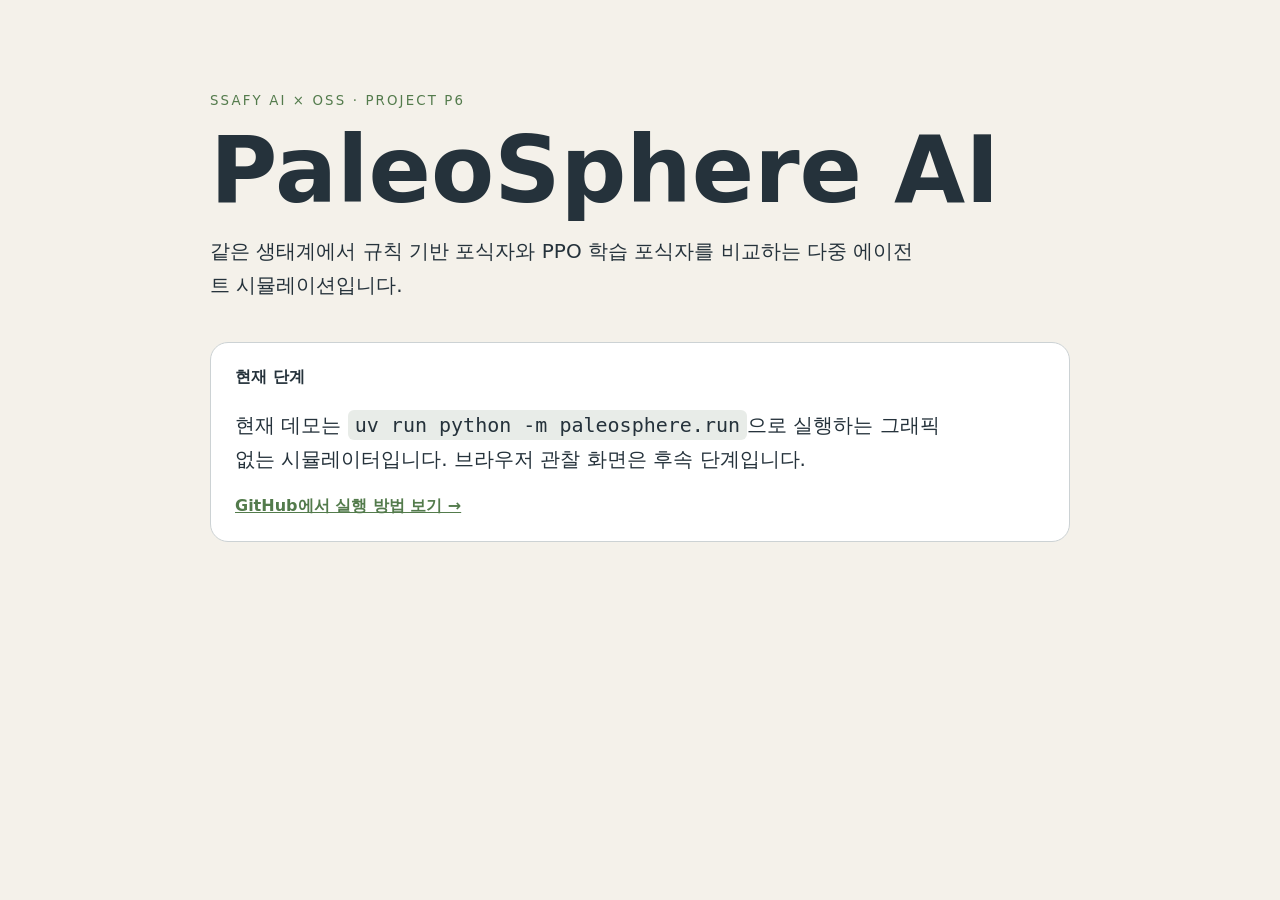
==== pages/index.html @ 86f51927 "ci: deploy project with GitHub Pages" ====
<!doctype html><html lang="ko"><head><meta charset="utf-8"><meta name="viewport" content="width=device-width,initial-scale=1"><title>PaleoSphere AI</title><style>body{margin:0;background:#f4f1ea;color:#25323b;font-family:system-ui,sans-serif}.wrap{max-width:860px;margin:auto;padding:10vh 28px}small{letter-spacing:.16em;color:#537b4c}h1{font-size:clamp(48px,9vw,92px);line-height:.95;margin:18px 0}p{font-size:20px;line-height:1.7;max-width:720px}.card{margin-top:40px;padding:24px;border:1px solid #ccd2d4;border-radius:18px;background:#fff}code{background:#e8ece8;padding:3px 7px;border-radius:6px}a{color:#537b4c;font-weight:700}</style></head><body><main class="wrap"><small>SSAFY AI × OSS · PROJECT P6</small><h1>PaleoSphere AI</h1><p>같은 생태계에서 규칙 기반 포식자와 PPO 학습 포식자를 비교하는 다중 에이전트 시뮬레이션입니다.</p><section class="card"><strong>현재 단계</strong><p>현재 데모는 <code>uv run python -m paleosphere.run</code>으로 실행하는 그래픽 없는 시뮬레이터입니다. 브라우저 관찰 화면은 후속 단계입니다.</p><a href="https://github.com/jngbnss/paleosphere-ai">GitHub에서 실행 방법 보기 →</a></section></main></body></html>
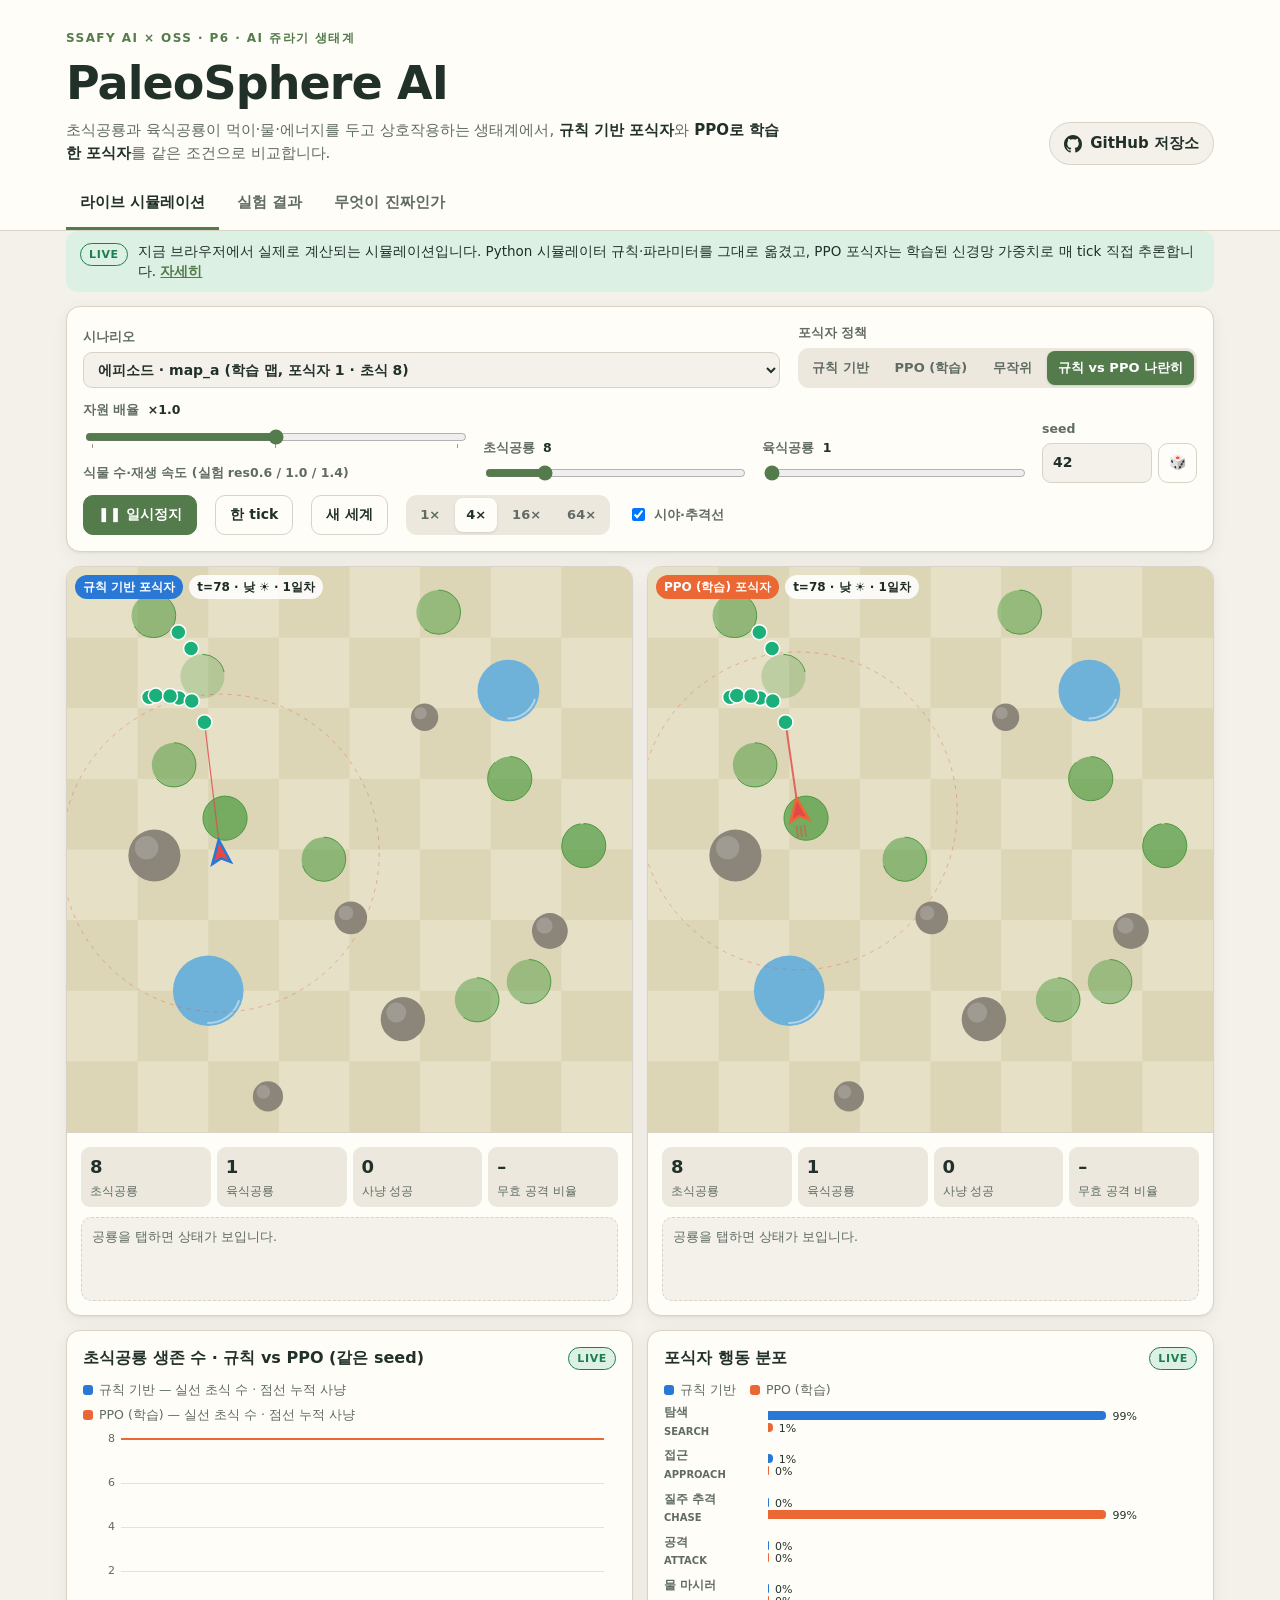
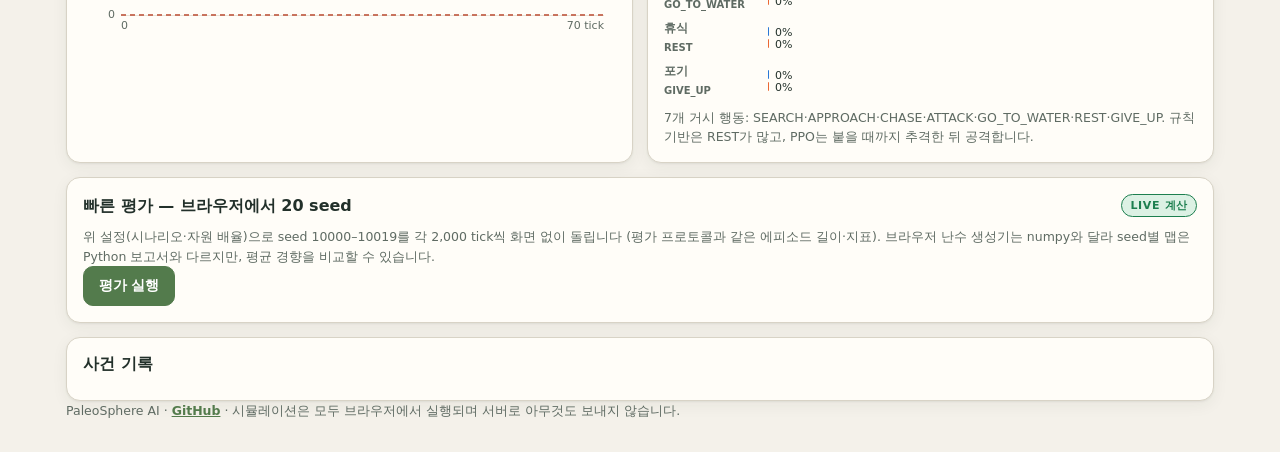
==== commit 5c520d8f: "feat(pages): playable browser demo of the ecosystem simulator Replace the "coming soon" Pages placeh" ====
--- a/pages/index.html
+++ b/pages/index.html
@@ -1,2 +1,268 @@
-<!doctype html><html lang="ko"><head><meta charset="utf-8"><meta name="viewport" content="width=device-width,initial-scale=1"><title>PaleoSphere AI</title><style>body{margin:0;background:#f4f1ea;color:#25323b;font-family:system-ui,sans-serif}.wrap{max-width:860px;margin:auto;padding:10vh 28px}small{letter-spacing:.16em;color:#537b4c}h1{font-size:clamp(48px,9vw,92px);line-height:.95;margin:18px 0}p{font-size:20px;line-height:1.7;max-width:720px}.card{margin-top:40px;padding:24px;border:1px solid #ccd2d4;border-radius:18px;background:#fff}code{background:#e8ece8;padding:3px 7px;border-radius:6px}a{color:#537b4c;font-weight:700}</style></head><body><main class="wrap"><small>SSAFY AI × OSS · PROJECT P6</small><h1>PaleoSphere AI</h1><p>같은 생태계에서 규칙 기반 포식자와 PPO 학습 포식자를 비교하는 다중 에이전트 시뮬레이션입니다.</p><section class="card"><strong>현재 단계</strong><p>현재 데모는 <code>uv run python -m paleosphere.run</code>으로 실행하는 그래픽 없는 시뮬레이터입니다. 브라우저 관찰 화면은 후속 단계입니다.</p><a href="https://github.com/jngbnss/paleosphere-ai">GitHub에서 실행 방법 보기 →</a></section></main></body></html>
-
+<!doctype html>
+<html lang="ko">
+<head>
+<meta charset="utf-8">
+<meta name="viewport" content="width=device-width,initial-scale=1">
+<title>PaleoSphere AI 데모</title>
+<meta name="description" content="규칙 기반 포식자와 PPO 학습 포식자를 같은 생태계에서 비교하는 다중 에이전트 시뮬레이션 — 브라우저에서 바로 실행">
+<link rel="icon" href="data:image/svg+xml,%3Csvg xmlns='http://www.w3.org/2000/svg' viewBox='0 0 32 32'%3E%3Crect width='32' height='32' rx='8' fill='%23537b4c'/%3E%3Cpath d='M8 22c3-8 9-12 16-12-2 3-2 6 0 10-5-2-10 0-16 2z' fill='%23f4f1ea'/%3E%3C/svg%3E">
+<link rel="stylesheet" href="app.css">
+</head>
+<body>
+<header class="top">
+  <div class="wrap top-inner">
+    <div class="brand">
+      <span class="kicker">SSAFY AI × OSS · P6 · AI 쥬라기 생태계</span>
+      <h1>PaleoSphere AI</h1>
+      <p class="lede">초식공룡과 육식공룡이 먹이·물·에너지를 두고 상호작용하는 생태계에서, <b>규칙 기반 포식자</b>와 <b>PPO로 학습한 포식자</b>를 같은 조건으로 비교합니다.</p>
+    </div>
+    <a class="gh" href="https://github.com/jngbnss/paleosphere-ai" target="_blank" rel="noopener">
+      <svg viewBox="0 0 16 16" width="18" height="18" aria-hidden="true"><path fill="currentColor" d="M8 0C3.58 0 0 3.58 0 8c0 3.54 2.29 6.53 5.47 7.59.4.07.55-.17.55-.38 0-.19-.01-.82-.01-1.49-2.01.37-2.53-.49-2.69-.94-.09-.23-.48-.94-.82-1.13-.28-.15-.68-.52-.01-.53.63-.01 1.08.58 1.23.82.72 1.21 1.87.87 2.33.66.07-.52.28-.87.51-1.07-1.78-.2-3.64-.89-3.64-3.95 0-.87.31-1.59.82-2.15-.08-.2-.36-1.02.08-2.12 0 0 .67-.21 2.2.82.64-.18 1.32-.27 2-.27.68 0 1.36.09 2 .27 1.53-1.04 2.2-.82 2.2-.82.44 1.1.16 1.92.08 2.12.51.56.82 1.27.82 2.15 0 3.07-1.87 3.75-3.65 3.95.29.25.54.73.54 1.48 0 1.07-.01 1.93-.01 2.2 0 .21.15.46.55.38A8.013 8.013 0 0016 8c0-4.42-3.58-8-8-8z"/></svg>
+      GitHub 저장소
+    </a>
+  </div>
+  <nav class="wrap tabs" role="tablist">
+    <button role="tab" class="tab" aria-selected="true" data-tab="live">라이브 시뮬레이션</button>
+    <button role="tab" class="tab" aria-selected="false" data-tab="results">실험 결과</button>
+    <button role="tab" class="tab" aria-selected="false" data-tab="about">무엇이 진짜인가</button>
+  </nav>
+</header>
+
+<main class="wrap">
+<!-- ============================================================ LIVE -->
+<section id="tab-live" class="panel" role="tabpanel">
+  <div class="note live-note">
+    <span class="pill pill-live">LIVE</span>
+    <span>지금 브라우저에서 실제로 계산되는 시뮬레이션입니다. Python 시뮬레이터 규칙·파라미터를 그대로 옮겼고, PPO 포식자는 학습된 신경망 가중치로 매 tick 직접 추론합니다. <a href="#" data-goto="about">자세히</a></span>
+  </div>
+
+  <div class="controls card">
+    <div class="ctrl-row">
+      <label class="field">
+        <span>시나리오</span>
+        <select id="scenario">
+          <option value="map_a">에피소드 · map_a (학습 맵, 포식자 1 · 초식 8)</option>
+          <option value="map_b">에피소드 · map_b (처음 보는 맵, 물 이동 · 식물 −40%)</option>
+          <option value="ecosystem">번식 생태계 · ecosystem (번식·노화, 20,000 tick)</option>
+        </select>
+      </label>
+      <div class="field">
+        <span>포식자 정책</span>
+        <div class="seg" id="policySeg" role="radiogroup">
+          <button data-policy="rule" aria-pressed="true">규칙 기반</button>
+          <button data-policy="ppo" aria-pressed="false">PPO (학습)</button>
+          <button data-policy="random" aria-pressed="false">무작위</button>
+          <button data-policy="compare" aria-pressed="false" class="seg-strong">규칙 vs PPO 나란히</button>
+        </div>
+      </div>
+    </div>
+    <div class="ctrl-row sliders">
+      <label class="field slider">
+        <span>자원 배율 <output id="resOut">×1.0</output></span>
+        <input id="res" type="range" min="0.6" max="1.4" step="0.1" value="1.0" list="resTicks">
+        <datalist id="resTicks"><option value="0.6"></option><option value="1.0"></option><option value="1.4"></option></datalist>
+        <small class="hint">식물 수·재생 속도 (실험 res0.6 / 1.0 / 1.4)</small>
+      </label>
+      <label class="field slider">
+        <span>초식공룡 <output id="herbOut">8</output></span>
+        <input id="herb" type="range" min="2" max="30" step="1" value="8">
+      </label>
+      <label class="field slider">
+        <span>육식공룡 <output id="predOut">1</output></span>
+        <input id="pred" type="range" min="1" max="4" step="1" value="1">
+      </label>
+      <label class="field seed">
+        <span>seed</span>
+        <div class="seed-row">
+          <input id="seed" type="number" min="0" max="999999" value="42" inputmode="numeric">
+          <button id="dice" class="btn ghost" title="무작위 seed" aria-label="무작위 seed">🎲</button>
+        </div>
+      </label>
+    </div>
+    <div class="ctrl-row play">
+      <button id="play" class="btn primary">▶ 재생</button>
+      <button id="stepBtn" class="btn">한 tick</button>
+      <button id="reset" class="btn">새 세계</button>
+      <div class="seg" id="speedSeg" aria-label="속도">
+        <button data-speed="1" aria-pressed="false">1×</button>
+        <button data-speed="4" aria-pressed="true">4×</button>
+        <button data-speed="16" aria-pressed="false">16×</button>
+        <button data-speed="64" aria-pressed="false">64×</button>
+      </div>
+      <label class="check"><input id="showVision" type="checkbox" checked> 시야·추격선</label>
+    </div>
+  </div>
+
+  <div id="worlds" class="worlds"></div>
+
+  <div class="grid2">
+    <div class="card">
+      <div class="card-head">
+        <h3 id="popTitle">개체수 (실시간)</h3>
+        <span class="pill pill-live">LIVE</span>
+      </div>
+      <div class="legend" id="popLegend"></div>
+      <div class="chart" id="popChart"></div>
+    </div>
+    <div class="card">
+      <div class="card-head">
+        <h3>포식자 행동 분포</h3>
+        <span class="pill pill-live">LIVE</span>
+      </div>
+      <div id="actionBars"></div>
+      <p class="hint">7개 거시 행동: SEARCH·APPROACH·CHASE·ATTACK·GO_TO_WATER·REST·GIVE_UP. 규칙 기반은 REST가 많고, PPO는 붙을 때까지 추격한 뒤 공격합니다.</p>
+    </div>
+  </div>
+
+  <div class="card">
+    <div class="card-head">
+      <h3>빠른 평가 — 브라우저에서 20 seed</h3>
+      <span class="pill pill-live">LIVE 계산</span>
+    </div>
+    <p class="hint">위 설정(시나리오·자원 배율)으로 seed 10000–10019를 각 2,000 tick씩 화면 없이 돌립니다 (평가 프로토콜과 같은 에피소드 길이·지표). 브라우저 난수 생성기는 numpy와 달라 seed별 맵은 Python 보고서와 다르지만, 평균 경향을 비교할 수 있습니다.</p>
+    <div class="ctrl-row"><button id="evalBtn" class="btn primary">평가 실행</button><span id="evalStatus" class="hint"></span></div>
+    <div id="evalOut"></div>
+  </div>
+
+  <div class="card">
+    <div class="card-head"><h3>사건 기록</h3></div>
+    <ol id="log" class="log"></ol>
+  </div>
+</section>
+
+<!-- ============================================================ RESULTS -->
+<section id="tab-results" class="panel" role="tabpanel" hidden>
+  <div class="note rec-note">
+    <span class="pill pill-rec">기록</span>
+    <span>이 탭의 숫자는 저장소 <code>analytics/reports/exp001–exp004</code>의 CSV를 그대로 옮긴 <b>기록된 결과</b>입니다 (Python 시뮬레이터, 각 20 seed). 브라우저에서 다시 계산하지 않습니다. <a href="https://github.com/jngbnss/paleosphere-ai/tree/main/analytics/reports" target="_blank" rel="noopener">원본 CSV</a> · <a href="data/results.json">변환된 JSON</a></span>
+  </div>
+
+  <div class="kpis" id="kpis"></div>
+
+  <div class="card">
+    <div class="card-head">
+      <h3>Exp 001–003 · 정책별 사냥 수와 포식자 사망률</h3>
+      <span class="pill pill-rec">기록</span>
+    </div>
+    <div class="ctrl-row">
+      <div class="seg" id="setSeg">
+        <button data-set="seen" aria-pressed="true">학습 맵 (처음 보는 seed)</button>
+        <button data-set="unseen" aria-pressed="false">처음 보는 맵 map_b</button>
+        <button data-set="res0.6" aria-pressed="false">식물 ×0.6</button>
+        <button data-set="res1.4" aria-pressed="false">식물 ×1.4</button>
+      </div>
+    </div>
+    <div class="grid2 tight">
+      <div><h4>에피소드당 사냥 수 (평균, 2,000 tick)</h4><div class="chart" id="killsChart"></div></div>
+      <div><h4>포식자 사망률</h4><div class="chart" id="deathChart"></div></div>
+    </div>
+    <p class="hint">막대 = 학습 seed 3개(s0·s1·s2)의 평균, 가는 선 = seed 간 최소–최대. Rule·Random은 정책이 하나라 선이 없습니다.</p>
+    <details class="table-view"><summary>표로 보기</summary><div id="expTable"></div></details>
+  </div>
+
+  <div class="story">
+    <article class="card step">
+      <span class="step-n">001</span>
+      <h4>보상 v0 — PPO가 "가만히 굶어 죽기"를 배움</h4>
+      <p>사냥 0회, 사망률 95–100%. 행동의 80%가 GIVE_UP·REST. 보상 총점은 올랐지만 실제 행동은 퇴화 — reward hacking 탐지기가 <code>idle_forever</code>로 잡음.</p>
+    </article>
+    <article class="card step">
+      <span class="step-n">002</span>
+      <h4>보상 v1 + 행동 복제 + 커리큘럼 — 사냥은 2.4–3.1배</h4>
+      <p>규칙 기반을 모방(정확도 98%)한 뒤 PPO로 개선. 무효 공격 0.56 → 0.01–0.11. 그러나 물을 마시지 않아 <b>탈수 사망 65–100%</b> (<code>dehydration_neglect</code>).</p>
+    </article>
+    <article class="card step">
+      <span class="step-n">003</span>
+      <h4>보상 v2 (갈증 비례 비용) — 사냥 유지, 탈수 해결</h4>
+      <p>사망률 0.05–0.25로 감소, 사냥은 규칙 대비 2.1–3.4배. 처음 보는 맵·자원 ±40%에서도 유지. 다만 규칙 기반(사망률 0)이 여전히 가장 안정적 — 트레이드오프.</p>
+    </article>
+  </div>
+
+  <div class="card">
+    <div class="card-head">
+      <h3>Reward hacking 탐지 (플래그된 에피소드 비율)</h3>
+      <span class="pill pill-rec">기록</span>
+    </div>
+    <div id="hackTable"></div>
+  </div>
+
+  <div class="card">
+    <div class="card-head">
+      <h3>Exp 004 · 번식 생태계 개체수 (40 seed × 20,000 tick)</h3>
+      <span class="pill pill-rec">기록</span>
+    </div>
+    <div class="legend" id="ecoLegend"></div>
+    <div class="chart tall" id="ecoChart"></div>
+    <p class="hint" id="ecoNote"></p>
+  </div>
+
+  <div class="grid2">
+    <div class="card">
+      <div class="card-head">
+        <h3>Exp 004 · 개체수 예측 오차 (MAE)</h3>
+        <span class="pill pill-rec">기록</span>
+      </div>
+      <div class="ctrl-row">
+        <div class="seg" id="fcSeg">
+          <button data-h="500" aria-pressed="true">500 tick 뒤</button>
+          <button data-h="2000" aria-pressed="false">2,000 tick 뒤</button>
+        </div>
+      </div>
+      <div class="chart" id="fcChart"></div>
+      <p class="hint">최근 1,000 tick 이력으로 미래 초식공룡 수 예측. 테스트 seed 30–39 (학습과 분리). 낮을수록 좋음.</p>
+    </div>
+    <div class="card">
+      <div class="card-head">
+        <h3>Exp 004 · 예시 seed 개체수</h3>
+        <span class="pill pill-rec">기록</span>
+      </div>
+      <div class="ctrl-row"><div class="seg" id="exSeg"></div></div>
+      <div class="chart" id="exChart"></div>
+    </div>
+  </div>
+</section>
+
+<!-- ============================================================ ABOUT -->
+<section id="tab-about" class="panel" role="tabpanel" hidden>
+  <div class="card prose">
+    <h3>이 페이지에서 무엇이 실시간이고 무엇이 기록인가</h3>
+    <table class="truth">
+      <thead><tr><th>부분</th><th>종류</th><th>설명</th></tr></thead>
+      <tbody>
+        <tr><td>월드·대사·전투·번식 규칙</td><td><span class="pill pill-live">LIVE</span></td><td><code>simulator/paleosphere</code>(world.py · metabolism.py · attack.py · mapgen.py)를 JS로 옮긴 <code>sim.js</code>. tick 순서·파라미터(<code>configs/world/*.yaml</code>) 동일.</td></tr>
+        <tr><td>규칙 기반 초식·육식 정책</td><td><span class="pill pill-live">LIVE</span></td><td><code>policies/rule_based.py</code> + <code>configs/policies/rule_based.yaml</code> 그대로.</td></tr>
+        <tr><td>PPO 포식자</td><td><span class="pill pill-live">LIVE 추론</span></td><td id="ppoProvenance">26차원 관찰 → MLP [64, 64] tanh → 7개 행동 logit → argmax. 가중치는 <code>data/ppo-v2.policy.json</code>.</td></tr>
+        <tr><td>난수</td><td><span class="pill pill-diff">차이</span></td><td>Python은 numpy PCG64, 브라우저는 mulberry32. 그래서 <b>같은 seed라도 맵이 Python과 다릅니다</b>. 규칙 이식 검증은 같은 난수열을 Python World에 주입해 6개 시나리오(번식 생태계 6,000 tick 포함)에서 모든 개체의 위치·상태·행동이 tick 단위로 일치함을 확인했습니다 (<code>scripts/web-demo/parity_*.{py,js}</code>).</td></tr>
+        <tr><td>"실험 결과" 탭</td><td><span class="pill pill-rec">기록</span></td><td><code>analytics/reports/exp001–exp004</code> CSV를 변환한 값. 브라우저에서 재계산하지 않음.</td></tr>
+        <tr><td>"빠른 평가"</td><td><span class="pill pill-live">LIVE 계산</span></td><td>브라우저에서 20 seed를 실제로 돌린 값. 난수가 달라 기록 수치와 정확히 같지는 않음.</td></tr>
+        <tr><td>초식 PPO(herd-v1)·3D 뷰어·개체수 예측 모델</td><td><span class="pill pill-off">미포함</span></td><td>이 데모에는 없음. 저장소의 Godot 뷰어·FastAPI 서버·<code>training/</code>에서 실행.</td></tr>
+      </tbody>
+    </table>
+    <h3>규칙 요약</h3>
+    <ul>
+      <li>64×64 연속 2D 맵, 물 2곳·바위 6개·식물 패치 10개(재생). 낮/밤 400 tick 주기, 밤에는 시야 ×0.6.</li>
+      <li>배고픔·갈증은 매 tick 증가, 100에 닿으면 체력 감소. 질주는 에너지·갈증을 더 쓰고, 에너지 0이면 탈진 피해.</li>
+      <li>공격: 사거리 1.8, 쿨다운 6 tick, 명중률 걷는 상대 75% · 질주하는 상대 45%, 2회 명중이면 사냥 성공.</li>
+      <li>초식(규칙): 포식자가 8m 안이면 도주 → 갈증 → 배고픔 → 휴식 → 무리 주변 배회.</li>
+      <li>번식 생태계: 성체가 배부르고 건강하면 확률적으로 새끼 1마리 (초식 상한 50 · 포식자 상한 4), 노화 사망.</li>
+    </ul>
+    <h3>직접 실행</h3>
+    <pre><code>uv sync --all-extras
+uv run python -m paleosphere.run --seed 42 --predator rule
+uv run python -m training.scripts.train_ppo --config ppo_v2 --seed 1</code></pre>
+    <p><a href="https://github.com/jngbnss/paleosphere-ai">github.com/jngbnss/paleosphere-ai</a> · <a href="https://github.com/jngbnss/paleosphere-ai/blob/main/docs/experiments.md">실험 기록</a> · <a href="https://github.com/jngbnss/paleosphere-ai/blob/main/docs/reward-design.md">보상 설계</a></p>
+  </div>
+</section>
+</main>
+
+<footer class="wrap foot">
+  PaleoSphere AI · <a href="https://github.com/jngbnss/paleosphere-ai">GitHub</a> · 시뮬레이션은 모두 브라우저에서 실행되며 서버로 아무것도 보내지 않습니다.
+</footer>
+
+<div id="tip" class="tip" hidden></div>
+<script src="sim.js"></script>
+<script src="charts.js"></script>
+<script src="app.js"></script>
+<script src="results.js"></script>
+</body>
+</html>
--- a/pages/app.css
+++ b/pages/app.css
@@ -0,0 +1,233 @@
+:root {
+  color-scheme: light;
+  --font: "Pretendard", "Apple SD Gothic Neo", "Malgun Gothic", system-ui, -apple-system, "Segoe UI", sans-serif;
+  --bg: #f4f1ea;
+  --surface: #fffdf8;
+  --surface-2: #ece8de;
+  --ink: #22302a;
+  --muted: #5f6b63;
+  --line: #d8d3c6;
+  --grid: #e7e2d6;
+  --accent: #537b4c;
+  --accent-ink: #ffffff;
+  --herb: #1baf7a;
+  --pred: #e34948;
+  --rule: #2a78d6;
+  --ppo: #eb6834;
+  --rand: #8a8f8a;
+  --live: #1d7f4f;
+  --live-bg: #dcf1e4;
+  --rec: #7a5a12;
+  --rec-bg: #f6ebcc;
+  --diff-bg: #f9e0dc;
+  --diff: #9b2c22;
+  --ground: #e6e0c6;
+  --ground-2: #dcd5b6;
+  --water: #6fb2d9;
+  --rock: #8c867a;
+  --plant: #4c9a3f;
+  --night: rgba(16, 24, 48, 0.32);
+  --shadow: 0 1px 2px rgba(34, 48, 42, .06), 0 4px 16px rgba(34, 48, 42, .06);
+}
+@media (prefers-color-scheme: dark) {
+  :root:not([data-theme="light"]) {
+    color-scheme: dark;
+    --bg: #141814;
+    --surface: #1c211d;
+    --surface-2: #262c27;
+    --ink: #eef0ea;
+    --muted: #a8b0a8;
+    --line: #333a34;
+    --grid: #2b312c;
+    --accent: #7fae75;
+    --accent-ink: #10150f;
+    --herb: #199e70;
+    --pred: #e66767;
+    --rule: #3987e5;
+    --ppo: #d95926;
+    --rand: #9aa09a;
+    --live: #7fd3a1;
+    --live-bg: #1d3a2a;
+    --rec: #e8c36a;
+    --rec-bg: #3a3119;
+    --diff-bg: #43201c;
+    --diff: #f0a197;
+    --ground: #3a3829;
+    --ground-2: #343223;
+    --water: #3f7fa6;
+    --rock: #6c675d;
+    --plant: #4f8f43;
+    --night: rgba(0, 0, 10, 0.38);
+    --shadow: none;
+  }
+}
+:root[data-theme="dark"] { color-scheme: dark; }
+
+* { box-sizing: border-box; }
+html { -webkit-text-size-adjust: 100%; }
+body { margin: 0; background: var(--bg); color: var(--ink); font-family: var(--font); font-size: 15px; line-height: 1.55; }
+a { color: var(--accent); font-weight: 600; }
+code { font-family: ui-monospace, "Cascadia Code", Consolas, monospace; font-size: .88em; background: var(--surface-2); padding: 1px 5px; border-radius: 5px; overflow-wrap: anywhere; }
+pre { background: var(--surface-2); padding: 12px 14px; border-radius: 10px; overflow-x: auto; }
+pre code { background: none; padding: 0; }
+h1, h2, h3, h4 { margin: 0; line-height: 1.25; }
+h3 { font-size: 16px; }
+h4 { font-size: 13px; color: var(--muted); font-weight: 600; margin: 4px 0 6px; }
+.wrap { max-width: 1180px; margin: 0 auto; padding: 0 16px; }
+
+.top { background: var(--surface); border-bottom: 1px solid var(--line); }
+.top-inner { display: flex; gap: 20px; align-items: flex-end; justify-content: space-between; padding-top: 26px; padding-bottom: 14px; flex-wrap: wrap; }
+.kicker { font-size: 12px; letter-spacing: .12em; color: var(--accent); font-weight: 700; }
+.brand h1 { font-size: clamp(30px, 6vw, 46px); letter-spacing: -.02em; margin: 6px 0 6px; }
+.lede { margin: 0; max-width: 720px; color: var(--muted); }
+.lede b { color: var(--ink); }
+.gh { display: inline-flex; gap: 8px; align-items: center; padding: 9px 14px; border: 1px solid var(--line); border-radius: 999px; text-decoration: none; color: var(--ink); background: var(--bg); white-space: nowrap; }
+.gh:hover { border-color: var(--accent); }
+.tabs { display: flex; gap: 4px; overflow-x: auto; scrollbar-width: none; }
+.tab { font: inherit; font-weight: 600; background: none; border: 0; padding: 12px 14px; color: var(--muted); border-bottom: 3px solid transparent; cursor: pointer; white-space: nowrap; }
+.tab[aria-selected="true"] { color: var(--ink); border-bottom-color: var(--accent); }
+
+main { padding-top: 18px; padding-bottom: 30px; }
+.panel > * + * { margin-top: 14px; }
+.card { background: var(--surface); border: 1px solid var(--line); border-radius: 14px; padding: 16px; box-shadow: var(--shadow); min-width: 0; }
+.card-head { display: flex; justify-content: space-between; align-items: center; gap: 10px; margin-bottom: 10px; }
+.grid2 { display: grid; grid-template-columns: repeat(2, minmax(0, 1fr)); gap: 14px; }
+.grid2.tight { gap: 10px; }
+.hint { color: var(--muted); font-size: 12.5px; margin: 8px 0 0; }
+
+.note { display: flex; gap: 10px; align-items: flex-start; padding: 10px 14px; border-radius: 12px; font-size: 13.5px; }
+.live-note { background: var(--live-bg); }
+.rec-note { background: var(--rec-bg); }
+.pill { display: inline-block; font-size: 11px; font-weight: 800; letter-spacing: .06em; padding: 2px 8px; border-radius: 999px; white-space: nowrap; }
+.pill-live { background: var(--live-bg); color: var(--live); border: 1px solid currentColor; }
+.pill-rec { background: var(--rec-bg); color: var(--rec); border: 1px solid currentColor; }
+.pill-diff { background: var(--diff-bg); color: var(--diff); border: 1px solid currentColor; }
+.pill-off { background: var(--surface-2); color: var(--muted); border: 1px solid currentColor; }
+.note .pill { margin-top: 2px; }
+
+.controls { display: flex; flex-direction: column; gap: 12px; }
+.ctrl-row { display: flex; flex-wrap: wrap; gap: 12px 18px; align-items: flex-end; }
+.field { display: flex; flex-direction: column; gap: 5px; font-size: 12.5px; color: var(--muted); font-weight: 600; min-width: 0; }
+.field output { color: var(--ink); font-weight: 800; margin-left: 4px; }
+select, input[type=number] { font: inherit; font-size: 14px; color: var(--ink); background: var(--bg); border: 1px solid var(--line); border-radius: 9px; padding: 8px 10px; max-width: 100%; }
+select { min-width: 0; width: 100%; }
+.ctrl-row > .field:first-child { flex: 1 1 280px; }
+.slider { flex: 1 1 160px; }
+.slider input { width: 100%; accent-color: var(--accent); }
+.seed-row { display: flex; gap: 6px; }
+.seed input { width: 110px; }
+.seg { display: inline-flex; flex-wrap: wrap; gap: 4px; background: var(--surface-2); padding: 3px; border-radius: 11px; }
+.seg button { font: inherit; font-size: 13px; font-weight: 600; border: 0; background: none; color: var(--muted); padding: 7px 11px; border-radius: 8px; cursor: pointer; }
+.seg button[aria-pressed="true"] { background: var(--surface); color: var(--ink); box-shadow: 0 1px 3px rgba(0,0,0,.12); }
+.seg .seg-strong[aria-pressed="true"] { background: var(--accent); color: var(--accent-ink); }
+.btn { font: inherit; font-size: 14px; font-weight: 700; border: 1px solid var(--line); background: var(--surface); color: var(--ink); padding: 8px 14px; border-radius: 10px; cursor: pointer; }
+.btn:hover { border-color: var(--accent); }
+.btn.primary { background: var(--accent); color: var(--accent-ink); border-color: var(--accent); min-width: 92px; }
+.btn.ghost { padding: 6px 10px; }
+.btn:disabled { opacity: .5; cursor: progress; }
+.check { display: inline-flex; gap: 6px; align-items: center; font-size: 13px; color: var(--muted); font-weight: 600; }
+.play { align-items: center; }
+
+.worlds { display: grid; grid-template-columns: minmax(0, 1fr); gap: 14px; }
+.worlds.two { grid-template-columns: repeat(2, minmax(0, 1fr)); }
+.world { background: var(--surface); border: 1px solid var(--line); border-radius: 14px; overflow: hidden; box-shadow: var(--shadow); display: grid; grid-template-columns: minmax(0, 1fr) 260px; }
+.worlds.two .world { grid-template-columns: minmax(0, 1fr); }
+.world-canvas { position: relative; aspect-ratio: 1 / 1; max-height: 640px; width: 100%; background: var(--ground); }
+.worlds:not(.two) .world-canvas { max-width: 640px; justify-self: center; }
+.world-canvas canvas { position: absolute; inset: 0; width: 100%; height: 100%; touch-action: manipulation; cursor: pointer; }
+.hud { position: absolute; left: 8px; top: 8px; display: flex; gap: 6px; flex-wrap: wrap; pointer-events: none; }
+.hud span { background: rgba(255,255,255,.86); color: #1f2a24; font-size: 12px; font-weight: 700; padding: 3px 8px; border-radius: 999px; }
+.hud .tag-rule { background: var(--rule); color: #fff; }
+.hud .tag-ppo { background: var(--ppo); color: #fff; }
+.hud .tag-random { background: #666; color: #fff; }
+.banner { position: absolute; inset: auto 8px 8px 8px; background: rgba(20, 24, 22, .82); color: #fff; font-size: 13px; font-weight: 600; padding: 8px 12px; border-radius: 10px; pointer-events: none; }
+.side { padding: 14px; border-left: 1px solid var(--line); display: flex; flex-direction: column; gap: 10px; font-size: 13px; }
+.worlds.two .side { border-left: 0; border-top: 1px solid var(--line); }
+.stats { display: grid; grid-template-columns: repeat(2, minmax(0, 1fr)); gap: 6px; }
+.worlds.two .stats { grid-template-columns: repeat(4, minmax(0, 1fr)); }
+.stat { background: var(--surface-2); border-radius: 9px; padding: 6px 9px; min-width: 0; }
+.stat b { display: block; font-size: 18px; font-variant-numeric: tabular-nums; }
+.stat span { color: var(--muted); font-size: 11.5px; }
+.inspect { background: var(--bg); border: 1px dashed var(--line); border-radius: 10px; padding: 9px 10px; min-height: 84px; }
+.inspect h5 { margin: 0 0 6px; font-size: 13px; }
+.meter { display: grid; grid-template-columns: 44px 1fr 34px; gap: 6px; align-items: center; font-size: 11.5px; color: var(--muted); }
+.meter .bar { height: 6px; background: var(--surface-2); border-radius: 4px; overflow: hidden; }
+.meter .bar i { display: block; height: 100%; border-radius: 4px; }
+.meter em { font-style: normal; text-align: right; color: var(--ink); font-variant-numeric: tabular-nums; }
+
+.legend { display: flex; flex-wrap: wrap; gap: 6px 14px; font-size: 12.5px; color: var(--muted); margin-bottom: 4px; }
+.legend i, .tip i { display: inline-block; width: 10px; height: 10px; border-radius: 3px; margin-right: 6px; vertical-align: -1px; }
+.chart { height: 210px; position: relative; }
+.chart.tall { height: 280px; }
+.chart canvas { display: block; }
+
+.actbars { display: flex; flex-direction: column; gap: 6px; }
+.actrow { display: grid; grid-template-columns: 96px 1fr; gap: 8px; align-items: center; font-size: 12px; }
+.actrow .lbl { color: var(--muted); font-weight: 600; }
+.actrow .bars { display: flex; flex-direction: column; gap: 3px; }
+.actrow .b { height: 9px; border-radius: 0 4px 4px 0; min-width: 1px; position: relative; }
+.actrow .b span { position: absolute; left: calc(100% + 6px); top: -3px; font-size: 11px; color: var(--ink); font-variant-numeric: tabular-nums; white-space: nowrap; }
+
+.log { list-style: none; padding: 0; margin: 0; max-height: 220px; overflow-y: auto; font-size: 12.5px; font-variant-numeric: tabular-nums; }
+.log li { padding: 4px 2px; border-bottom: 1px solid var(--grid); color: var(--muted); }
+.log li b { color: var(--ink); }
+.log .k { display: inline-block; min-width: 64px; }
+
+table { border-collapse: collapse; width: 100%; font-size: 13px; font-variant-numeric: tabular-nums; }
+th, td { text-align: left; padding: 7px 8px; border-bottom: 1px solid var(--grid); vertical-align: top; }
+th { color: var(--muted); font-weight: 700; font-size: 12px; }
+td.num, th.num { text-align: right; }
+.scroll-x { overflow-x: auto; }
+.table-view summary { cursor: pointer; color: var(--accent); font-weight: 700; font-size: 13px; margin-top: 10px; }
+.flag { color: var(--diff); font-weight: 700; }
+.ok { color: var(--muted); }
+
+.kpis { display: grid; grid-template-columns: repeat(4, minmax(0, 1fr)); gap: 12px; }
+.kpi { background: var(--surface); border: 1px solid var(--line); border-radius: 14px; padding: 14px; }
+.kpi b { display: block; font-size: 28px; letter-spacing: -.02em; font-variant-numeric: tabular-nums; }
+.kpi span { color: var(--muted); font-size: 12.5px; }
+.story { display: grid; grid-template-columns: repeat(3, minmax(0, 1fr)); gap: 12px; }
+.step h4 { color: var(--ink); font-size: 14.5px; margin: 6px 0; }
+.step p { margin: 0; font-size: 13px; color: var(--muted); }
+.step-n { font-size: 11px; font-weight: 800; letter-spacing: .1em; color: var(--accent); }
+
+.prose h3 { margin: 18px 0 8px; }
+.prose h3:first-child { margin-top: 0; }
+.prose ul { padding-left: 20px; }
+.truth td:nth-child(2) { white-space: nowrap; }
+
+.tip { position: fixed; z-index: 50; background: var(--surface); color: var(--ink); border: 1px solid var(--line); box-shadow: 0 6px 20px rgba(0,0,0,.18); border-radius: 10px; padding: 8px 10px; font-size: 12.5px; pointer-events: none; max-width: 260px; }
+.tip div { margin-top: 3px; }
+.t-mut { color: var(--muted); }
+.foot { color: var(--muted); font-size: 12.5px; padding-bottom: 32px; }
+
+@media (max-width: 900px) {
+  .world { grid-template-columns: minmax(0, 1fr); }
+  .side { border-left: 0; border-top: 1px solid var(--line); }
+  .stats { grid-template-columns: repeat(4, minmax(0, 1fr)); }
+  .kpis { grid-template-columns: repeat(2, minmax(0, 1fr)); }
+  .story { grid-template-columns: minmax(0, 1fr); }
+}
+@media (max-width: 720px) {
+  .grid2, .worlds.two { grid-template-columns: minmax(0, 1fr); }
+  .stats, .worlds.two .stats { grid-template-columns: repeat(2, minmax(0, 1fr)); }
+  .top-inner { padding-top: 18px; }
+  .card { padding: 13px; }
+  .seg button { padding: 7px 9px; font-size: 12.5px; }
+  .truth td:nth-child(2) { white-space: normal; }
+}
+
+/* overflow guards */
+.hint, .note, .step p, .lede { overflow-wrap: anywhere; }
+.scroll-x td, .scroll-x th { white-space: nowrap; }
+.panel, .card, .worlds, .grid2 { max-width: 100%; }
+@media (max-width: 720px) {
+  .kpi b { font-size: 21px; }
+}
+@media (max-width: 480px) {
+  .tab { padding: 11px 9px; font-size: 14px; }
+}
+@media (min-width: 901px) {
+  .worlds:not(.two) .world { grid-template-columns: minmax(0, 640px) minmax(240px, 1fr); }
+  .worlds:not(.two) .world-canvas { justify-self: stretch; }
+}
